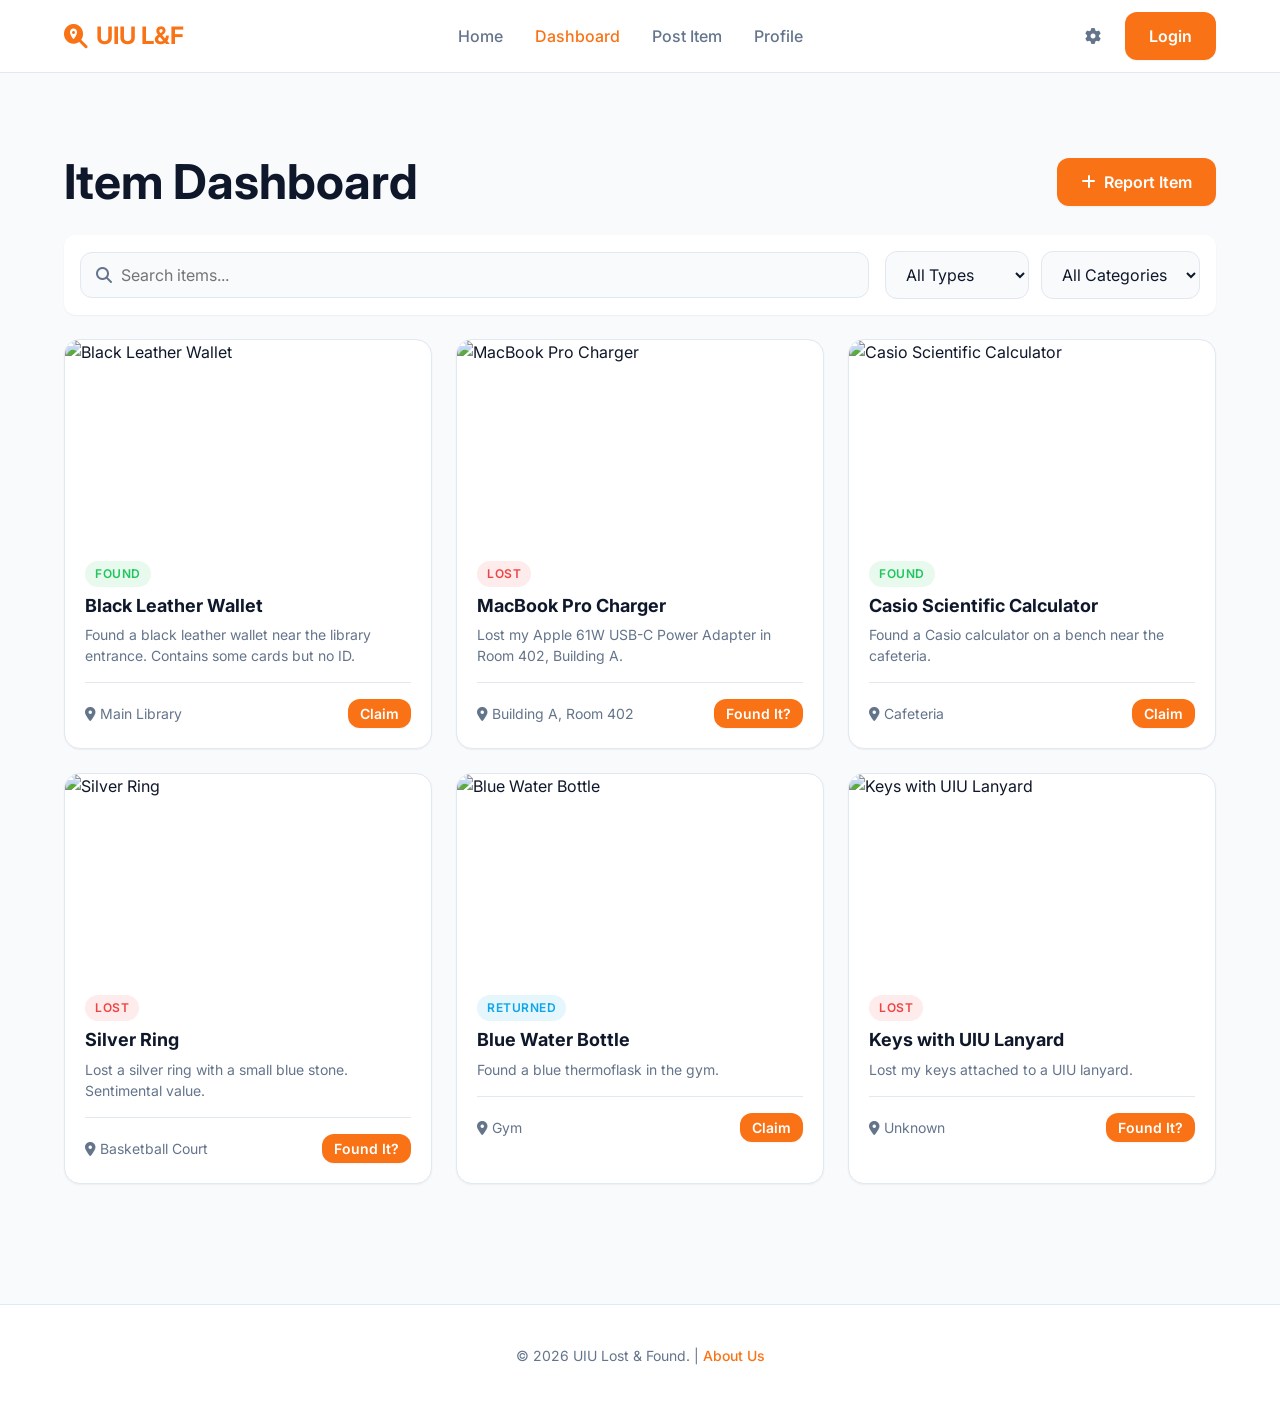
==== dashboard.html @ c74669cc "Add files via upload" ====
<!DOCTYPE html>
<html lang="en" data-theme="light">
<head>
    <meta charset="UTF-8">
    <meta name="viewport" content="width=device-width, initial-scale=1.0">
    <title>Dashboard | UIU Lost & Found</title>
    <link rel="stylesheet" href="https://cdnjs.cloudflare.com/ajax/libs/font-awesome/6.4.0/css/all.min.css">
    <link rel="stylesheet" href="css/style.css">
</head>
<body>

    <!-- Navbar -->
    <nav class="navbar">
        <div class="container">
            <a href="index.html" class="logo">
                <i class="fas fa-search-location"></i> UIU L&F
            </a>
            
            <div class="hamburger" id="hamburger">
                <span></span>
                <span></span>
                <span></span>
            </div>

            <ul class="nav-links" id="navMenu">
                <li><a href="index.html" class="nav-link">Home</a></li>
                <li><a href="dashboard.html" class="nav-link active">Dashboard</a></li>
                <li><a href="post.html" class="nav-link">Post Item</a></li>
                <li><a href="profile.html" class="nav-link">Profile</a></li>
            </ul>

            <div class="nav-actions">
                <a href="settings.html" class="btn-icon"><i class="fas fa-cog"></i></a>
                <a href="login.html" class="btn btn-primary">Login</a>
            </div>
        </div>
    </nav>

    <!-- Main Content -->
    <main class="section">
        <div class="container">
            <div style="display: flex; justify-content: space-between; align-items: center; margin-bottom: 24px; flex-wrap: wrap; gap: 16px;">
                <h1>Item Dashboard</h1>
                <a href="post.html" class="btn btn-primary"><i class="fas fa-plus"></i> Report Item</a>
            </div>

            <!-- Filters -->
            <div class="filters-bar">
                <div class="filter-group" style="flex: 1; min-width: 250px;">
                    <div style="position: relative; width: 100%;">
                        <i class="fas fa-search" style="position: absolute; left: 16px; top: 50%; transform: translateY(-50%); color: var(--text-secondary);"></i>
                        <input type="text" id="searchInput" class="form-control" placeholder="Search items..." style="padding-left: 40px;">
                    </div>
                </div>
                <div class="filter-group">
                    <select id="typeFilter" class="form-control" style="width: auto;">
                        <option value="all">All Types</option>
                        <option value="lost">Lost Items</option>
                        <option value="found">Found Items</option>
                        <option value="returned">Returned</option>
                    </select>
                    <select id="categoryFilter" class="form-control" style="width: auto;">
                        <option value="all">All Categories</option>
                        <option value="Bag">Bag</option>
                        <option value="Books">Books</option>
                        <option value="Charger">Charger</option>
                        <option value="Earphones">Earphones</option>
                        <option value="ID Card">ID Card</option>
                        <option value="Keys">Keys</option>
                        <option value="Laptop">Laptop</option>
                        <option value="Phone">Phone</option>
                        <option value="Umbrella">Umbrella</option>
                        <option value="Wallet">Wallet</option>
                    </select>
                </div>
            </div>

            <!-- Items Grid -->
            <div class="grid grid-cols-3" id="itemsGrid">
                <!-- Skeletons loaded via JS, then replaced with data -->
            </div>
        </div>
    </main>

    <!-- Claim Modal (Quiz simulation) -->
    <div class="modal-overlay" id="claimModal">
        <div class="modal">
            <div class="modal-header">
                <h3>Claim Item Verification</h3>
                <i class="fas fa-times modal-close" onclick="closeModal('claimModal')"></i>
            </div>
            <p style="color: var(--text-secondary); margin-bottom: 24px; font-size: 0.875rem;">To ensure the item belongs to you, please answer the following verification questions accurately.</p>
            
            <form id="claimForm">
                <div class="form-group">
                    <label class="form-label">What specific identifying features does it have?</label>
                    <textarea class="form-control" rows="3" placeholder="e.g., scratches on the bottom, unique sticker, etc." required></textarea>
                </div>
                <div class="form-group">
                    <label class="form-label">When did you notice it missing?</label>
                    <input type="date" class="form-control" required>
                </div>
                <div class="form-group" style="display: flex; gap: 12px; margin-top: 32px;">
                    <button type="button" class="btn btn-secondary" style="flex: 1;" onclick="closeModal('claimModal')">Cancel</button>
                    <button type="submit" class="btn btn-primary" style="flex: 1;">Submit Claim</button>
                </div>
            </form>
        </div>
    </div>

    <!-- Footer -->
    <footer style="background-color: var(--surface-color); padding: 40px 0; border-top: 1px solid var(--border-color); text-align: center; margin-top: 40px;">
        <div class="container">
            <p style="color: var(--text-secondary); font-size: 0.875rem;">&copy; 2026 UIU Lost & Found.</p>
        </div>
    </footer>

    <script src="js/data.js"></script>
    <script src="js/components.js"></script>
    <script src="js/app.js"></script>
</body>
</html>
---- css/style.css ----
@import url('https://fonts.googleapis.com/css2?family=Inter:wght@300;400;500;600;700&display=swap');

:root {
  /* Color System */
  --primary: #f97316;
  --primary-hover: #ea580c;
  --primary-light: #ffedd5;
  --secondary: #0ea5e9;
  --success: #22c55e;
  --danger: #ef4444;
  --warning: #f59e0b;
  
  /* Light Theme */
  --bg-color: #f8fafc;
  --surface-color: #ffffff;
  --text-primary: #0f172a;
  --text-secondary: #64748b;
  --border-color: #e2e8f0;
  
  /* Utilities */
  --shadow-sm: 0 1px 2px 0 rgb(0 0 0 / 0.05);
  --shadow-md: 0 4px 6px -1px rgb(0 0 0 / 0.1), 0 2px 4px -2px rgb(0 0 0 / 0.1);
  --shadow-lg: 0 10px 15px -3px rgb(0 0 0 / 0.1), 0 4px 6px -4px rgb(0 0 0 / 0.1);
  --shadow-hover: 0 20px 25px -5px rgb(0 0 0 / 0.1), 0 8px 10px -6px rgb(0 0 0 / 0.1);
  --radius-sm: 8px;
  --radius-md: 12px;
  --radius-lg: 16px;
  --radius-full: 9999px;
  
  --transition: all 0.3s ease;
  
  --container-width: 1200px;
}

[data-theme='dark'] {
  --bg-color: #0f172a;
  --surface-color: #1e293b;
  --text-primary: #f8fafc;
  --text-secondary: #94a3b8;
  --border-color: #334155;
  --primary-light: #431407;
  --shadow-sm: 0 1px 2px 0 rgb(0 0 0 / 0.3);
  --shadow-md: 0 4px 6px -1px rgb(0 0 0 / 0.4), 0 2px 4px -2px rgb(0 0 0 / 0.3);
  --shadow-lg: 0 10px 15px -3px rgb(0 0 0 / 0.5), 0 4px 6px -4px rgb(0 0 0 / 0.4);
  --shadow-hover: 0 20px 25px -5px rgb(0 0 0 / 0.6), 0 8px 10px -6px rgb(0 0 0 / 0.5);
}

* {
  margin: 0;
  padding: 0;
  box-sizing: border-box;
}

body {
  font-family: 'Inter', sans-serif;
  background-color: var(--bg-color);
  color: var(--text-primary);
  line-height: 1.5;
  transition: background-color var(--transition), color var(--transition);
  -webkit-font-smoothing: antialiased;
}

a {
  text-decoration: none;
  color: inherit;
}

ul {
  list-style: none;
}

button {
  cursor: pointer;
  border: none;
  background: none;
  font-family: inherit;
}

img {
  max-width: 100%;
  display: block;
}

/* Layout */
.container {
  max-width: var(--container-width);
  margin: 0 auto;
  padding: 0 24px;
}

/* Typography */
h1, h2, h3, h4, h5, h6 {
  font-weight: 700;
  line-height: 1.2;
}

h1 { font-size: 3rem; }
h2 { font-size: 2.25rem; }
h3 { font-size: 1.5rem; }

/* Buttons */
.btn {
  display: inline-flex;
  align-items: center;
  justify-content: center;
  padding: 12px 24px;
  border-radius: var(--radius-md);
  font-weight: 600;
  font-size: 1rem;
  transition: var(--transition);
  gap: 8px;
}

.btn-primary {
  background-color: var(--primary);
  color: white;
  box-shadow: var(--shadow-sm);
}

.btn-primary:hover {
  background-color: var(--primary-hover);
  transform: translateY(-2px);
  box-shadow: var(--shadow-md);
}

.btn-secondary {
  background-color: var(--surface-color);
  color: var(--text-primary);
  border: 1px solid var(--border-color);
}

.btn-secondary:hover {
  background-color: var(--bg-color);
  transform: translateY(-2px);
}

.btn-success {
  background-color: var(--success);
  color: white;
  box-shadow: var(--shadow-sm);
}

.btn-success:hover {
  background-color: #15803d;
  transform: translateY(-2px);
  box-shadow: var(--shadow-md);
}

.btn-icon {
  padding: 8px;
  border-radius: var(--radius-full);
  display: flex;
  align-items: center;
  justify-content: center;
  color: var(--text-secondary);
  transition: var(--transition);
}

.btn-icon:hover {
  background-color: var(--border-color);
  color: var(--text-primary);
}

/* Forms */
.form-group {
  margin-bottom: 20px;
}

.form-label {
  display: block;
  margin-bottom: 8px;
  font-weight: 500;
  color: var(--text-primary);
}

.form-control {
  width: 100%;
  padding: 12px 16px;
  border-radius: var(--radius-md);
  border: 1px solid var(--border-color);
  background-color: var(--bg-color);
  color: var(--text-primary);
  font-family: inherit;
  font-size: 1rem;
  transition: var(--transition);
}

.form-control:focus {
  outline: none;
  border-color: var(--primary);
  box-shadow: 0 0 0 3px var(--primary-light);
}

[data-theme='dark'] .toggle-password {
  color: #ffffff !important;
}

/* Navbar */
.navbar {
  position: sticky;
  top: 0;
  z-index: 100;
  background-color: rgba(var(--surface-color), 0.8);
  backdrop-filter: blur(12px);
  -webkit-backdrop-filter: blur(12px);
  border-bottom: 1px solid var(--border-color);
  background-color: var(--surface-color);
}

.navbar .container {
  display: flex;
  justify-content: space-between;
  align-items: center;
  height: 72px;
}

.logo {
  font-size: 1.5rem;
  font-weight: 700;
  color: var(--primary);
  display: flex;
  align-items: center;
  gap: 8px;
}

.nav-links {
  display: flex;
  gap: 32px;
  align-items: center;
}

.nav-link {
  font-weight: 500;
  color: var(--text-secondary);
  transition: var(--transition);
}

.nav-link:hover, .nav-link.active {
  color: var(--primary);
}

.nav-actions {
  display: flex;
  align-items: center;
  gap: 16px;
}

/* Cards */
.card {
  background-color: var(--surface-color);
  border-radius: var(--radius-lg);
  border: 1px solid var(--border-color);
  overflow: hidden;
  transition: var(--transition);
  box-shadow: var(--shadow-sm);
}

.card:hover {
  transform: translateY(-4px);
  box-shadow: var(--shadow-hover);
}

.card-img {
  width: 100%;
  height: 200px;
  object-fit: cover;
}

.card-body {
  padding: 20px;
}

.card-title {
  font-size: 1.125rem;
  margin-bottom: 8px;
}

.card-text {
  color: var(--text-secondary);
  font-size: 0.875rem;
  margin-bottom: 16px;
  display: -webkit-box;
  -webkit-line-clamp: 2;
  -webkit-box-orient: vertical;
  overflow: hidden;
}

.card-footer {
  display: flex;
  justify-content: space-between;
  align-items: center;
  padding-top: 16px;
  border-top: 1px solid var(--border-color);
}

/* Badges */
.badge {
  display: inline-flex;
  align-items: center;
  padding: 4px 10px;
  border-radius: var(--radius-full);
  font-size: 0.75rem;
  font-weight: 600;
  text-transform: uppercase;
  letter-spacing: 0.5px;
}

.badge-lost {
  background-color: rgba(239, 68, 68, 0.1);
  color: var(--danger);
}

.badge-found {
  background-color: rgba(34, 197, 94, 0.1);
  color: var(--success);
}

.badge-returned {
  background-color: rgba(14, 165, 233, 0.1);
  color: var(--secondary);
}

/* Hero Section */
.hero {
  position: relative;
  height: 80vh;
  min-height: 600px;
  display: flex;
  align-items: center;
  justify-content: center;
  text-align: center;
  color: white;
  overflow: hidden;
}

.hero-bg {
  position: absolute;
  top: 0;
  left: 0;
  width: 100%;
  height: 100%;
  object-fit: cover;
  z-index: -2;
}

.hero-overlay {
  position: absolute;
  top: 0;
  left: 0;
  width: 100%;
  height: 100%;
  background: linear-gradient(to bottom, rgba(15, 23, 42, 0.7), rgba(15, 23, 42, 0.9));
  z-index: -1;
}

[data-theme='dark'] .hero-overlay {
  background: linear-gradient(to bottom, rgba(15, 23, 42, 0.8), rgba(15, 23, 42, 0.95));
}

.hero-content {
  max-width: 800px;
  padding: 0 24px;
}

.hero h1 {
  margin-bottom: 24px;
  font-size: 4rem;
  letter-spacing: -1px;
}

.hero p {
  font-size: 1.25rem;
  color: #cbd5e1;
  margin-bottom: 40px;
}

.hero-search {
  display: flex;
  max-width: 600px;
  margin: 0 auto;
  background: white;
  border-radius: var(--radius-full);
  padding: 8px;
  box-shadow: var(--shadow-lg);
}

.hero-search input {
  flex: 1;
  border: none;
  background: transparent;
  padding: 0 20px;
  font-size: 1rem;
  color: #0f172a;
  outline: none;
}

/* Drag & Drop */
.drag-drop-area {
  border: 2px dashed var(--border-color);
  border-radius: var(--radius-md);
  padding: 40px;
  text-align: center;
  cursor: pointer;
  transition: var(--transition);
  background-color: var(--bg-color);
}

.drag-drop-area:hover, .drag-drop-area.dragover {
  border-color: var(--primary);
  background-color: var(--primary-light);
}

.drag-drop-icon {
  font-size: 3rem;
  color: var(--text-secondary);
  margin-bottom: 16px;
}

/* Modals */
.modal-overlay {
  position: fixed;
  top: 0;
  left: 0;
  width: 100%;
  height: 100%;
  background-color: rgba(0, 0, 0, 0.5);
  backdrop-filter: blur(4px);
  z-index: 1000;
  display: flex;
  align-items: center;
  justify-content: center;
  opacity: 0;
  visibility: hidden;
  transition: var(--transition);
}

.modal-overlay.active {
  opacity: 1;
  visibility: visible;
}

.modal {
  background-color: var(--surface-color);
  border-radius: var(--radius-lg);
  width: 100%;
  max-width: 500px;
  padding: 32px;
  box-shadow: var(--shadow-hover);
  transform: translateY(20px) scale(0.95);
  transition: var(--transition);
}

.modal-overlay.active .modal {
  transform: translateY(0) scale(1);
}

.modal-header {
  display: flex;
  justify-content: space-between;
  align-items: center;
  margin-bottom: 24px;
}

.modal-close {
  cursor: pointer;
  color: var(--text-secondary);
}

.modal-close:hover {
  color: var(--text-primary);
}

/* Toasts */
.toast-container {
  position: fixed;
  bottom: 24px;
  right: 24px;
  z-index: 1100;
  display: flex;
  flex-direction: column;
  gap: 12px;
}

.toast {
  background-color: var(--surface-color);
  color: var(--text-primary);
  padding: 16px 24px;
  border-radius: var(--radius-md);
  box-shadow: var(--shadow-lg);
  display: flex;
  align-items: center;
  gap: 12px;
  border-left: 4px solid var(--primary);
  transform: translateX(120%);
  transition: transform 0.3s cubic-bezier(0.68, -0.55, 0.265, 1.55);
}

.toast.show {
  transform: translateX(0);
}

.toast-success {
  border-left-color: var(--success);
}

.toast-icon {
  font-size: 1.25rem;
}

.toast-success .toast-icon {
  color: var(--success);
}

/* Grid Layouts */
.grid {
  display: grid;
  gap: 24px;
}

.grid-cols-2 { grid-template-columns: repeat(2, 1fr); }
.grid-cols-3 { grid-template-columns: repeat(3, 1fr); }
.grid-cols-4 { grid-template-columns: repeat(4, 1fr); }

/* Utilities */
.text-center { text-align: center; }
.mt-1 { margin-top: 8px; }
.mt-2 { margin-top: 16px; }
.mt-3 { margin-top: 24px; }
.mt-4 { margin-top: 32px; }
.mt-5 { margin-top: 40px; }
.mb-1 { margin-bottom: 8px; }
.mb-2 { margin-bottom: 16px; }
.mb-3 { margin-bottom: 24px; }
.mb-4 { margin-bottom: 32px; }
.mb-5 { margin-bottom: 40px; }

.section { padding: 80px 0; }
.bg-surface { background-color: var(--surface-color); }

/* Notifications Dropdown */
.notification-panel {
  position: absolute;
  top: 100%;
  right: 0;
  width: 350px;
  background-color: var(--surface-color);
  border-radius: var(--radius-md);
  box-shadow: var(--shadow-lg);
  border: 1px solid var(--border-color);
  margin-top: 16px;
  opacity: 0;
  visibility: hidden;
  transform: translateY(-10px);
  transition: var(--transition);
  z-index: 200;
}

.notification-panel.active {
  opacity: 1;
  visibility: visible;
  transform: translateY(0);
}

.notification-header {
  padding: 16px;
  border-bottom: 1px solid var(--border-color);
  display: flex;
  justify-content: space-between;
  align-items: center;
}

.notification-list {
  max-height: 400px;
  overflow-y: auto;
}

.notification-item {
  padding: 16px;
  border-bottom: 1px solid var(--border-color);
  display: flex;
  gap: 16px;
  transition: var(--transition);
}

.notification-item:hover {
  background-color: var(--bg-color);
}

.notification-item.unread {
  background-color: var(--primary-light);
}

/* Profile Dropdown */
.profile-avatar-btn {
  padding: 0;
  border-radius: 50%;
  border: 2px solid transparent;
  transition: var(--transition);
  display: flex;
  align-items: center;
  justify-content: center;
}

.profile-avatar-btn:hover, .profile-avatar-btn.active {
  border-color: var(--primary);
  box-shadow: var(--shadow-md);
}

.profile-avatar {
  width: 40px;
  height: 40px;
  border-radius: 50%;
  object-fit: cover;
}

.profile-dropdown {
  position: absolute;
  top: 100%;
  right: 0;
  width: 280px;
  background-color: var(--surface-color);
  border-radius: var(--radius-md);
  box-shadow: var(--shadow-lg);
  border: 1px solid var(--border-color);
  margin-top: 16px;
  opacity: 0;
  visibility: hidden;
  transform: translateY(-10px);
  transition: var(--transition);
  z-index: 200;
}

.profile-dropdown.active {
  opacity: 1;
  visibility: visible;
  transform: translateY(0);
}

.dropdown-header {
  padding: 16px;
  border-bottom: 1px solid var(--border-color);
  display: flex;
  align-items: center;
  gap: 12px;
}

.dropdown-avatar {
  width: 48px;
  height: 48px;
  border-radius: 50%;
  object-fit: cover;
}

.dropdown-header h4 {
  font-size: 1rem;
  margin-bottom: 2px;
  color: var(--text-primary);
}

.dropdown-header p {
  font-size: 0.875rem;
  color: var(--text-secondary);
  word-break: break-all;
}

.dropdown-menu {
  padding: 8px 0;
}

.dropdown-menu li a {
  display: flex;
  align-items: center;
  gap: 12px;
  padding: 10px 16px;
  color: var(--text-primary);
  transition: var(--transition);
  font-size: 0.95rem;
}

.dropdown-menu li a:hover {
  background-color: var(--bg-color);
  color: var(--primary);
}

.dropdown-menu li a i {
  font-size: 1.1rem;
  width: 20px;
  text-align: center;
  color: var(--text-secondary);
}

.dropdown-menu li a:hover i {
  color: inherit;
}

.dropdown-divider {
  height: 1px;
  background-color: var(--border-color);
  margin: 8px 0;
}

/* Skeletons */
  background: linear-gradient(90deg, var(--bg-color) 25%, var(--border-color) 50%, var(--bg-color) 75%);
  background-size: 200% 100%;
  animation: loading 1.5s infinite;
  border-radius: var(--radius-sm);
}

@keyframes loading {
  0% { background-position: 200% 0; }
  100% { background-position: -200% 0; }
}

.skeleton-text { height: 16px; margin-bottom: 8px; width: 100%; }
.skeleton-text.short { width: 60%; }
.skeleton-img { height: 200px; width: 100%; }

/* Mobile Menu */
.hamburger {
  display: none;
  flex-direction: column;
  gap: 5px;
  cursor: pointer;
}

.hamburger span {
  width: 25px;
  height: 3px;
  background-color: var(--text-primary);
  border-radius: 3px;
  transition: var(--transition);
}

@media (max-width: 768px) {
  .nav-links, .nav-actions {
    display: none;
  }
  
  .hamburger {
    display: flex;
  }

  .nav-menu.active {
    display: flex;
    flex-direction: column;
    position: absolute;
    top: 72px;
    left: 0;
    width: 100%;
    background-color: var(--surface-color);
    padding: 24px;
    box-shadow: var(--shadow-md);
    gap: 16px;
  }
  
  .nav-menu.active .nav-links,
  .nav-menu.active .nav-actions {
    display: flex;
    flex-direction: column;
    width: 100%;
    align-items: flex-start;
  }

  .nav-menu.active #loggedInState {
    width: 100%;
    justify-content: space-between;
  }

  .profile-dropdown {
    position: static;
    width: 100%;
    box-shadow: none;
    border: none;
    margin-top: 8px;
    background-color: transparent;
    display: none;
  }
  
  .profile-dropdown.active {
    display: block;
    transform: none;
  }

  .grid-cols-2, .grid-cols-3, .grid-cols-4 {
    grid-template-columns: 1fr;
  }
  
  .hero h1 {
    font-size: 2.5rem;
  }
}

/* Tabs */
.tabs {
  display: flex;
  gap: 32px;
  border-bottom: 1px solid var(--border-color);
  margin-bottom: 24px;
}

.tab {
  padding: 12px 0;
  font-weight: 500;
  color: var(--text-secondary);
  cursor: pointer;
  position: relative;
  transition: var(--transition);
}

.tab:hover {
  color: var(--text-primary);
}

.tab.active {
  color: var(--primary);
}

.tab.active::after {
  content: '';
  position: absolute;
  bottom: -1px;
  left: 0;
  width: 100%;
  height: 2px;
  background-color: var(--primary);
}

.tab-content {
  display: none;
}

.tab-content.active {
  display: block;
}

/* Filters */
.filters-bar {
  display: flex;
  justify-content: space-between;
  align-items: center;
  padding: 16px;
  background-color: var(--surface-color);
  border-radius: var(--radius-md);
  margin-bottom: 24px;
  box-shadow: var(--shadow-sm);
  flex-wrap: wrap;
  gap: 16px;
}

.filter-group {
  display: flex;
  gap: 12px;
}

/* Empty State */
.empty-state {
  text-align: center;
  padding: 60px 20px;
  color: var(--text-secondary);
}

.empty-state i {
  font-size: 48px;
  margin-bottom: 16px;
  color: var(--border-color);
}
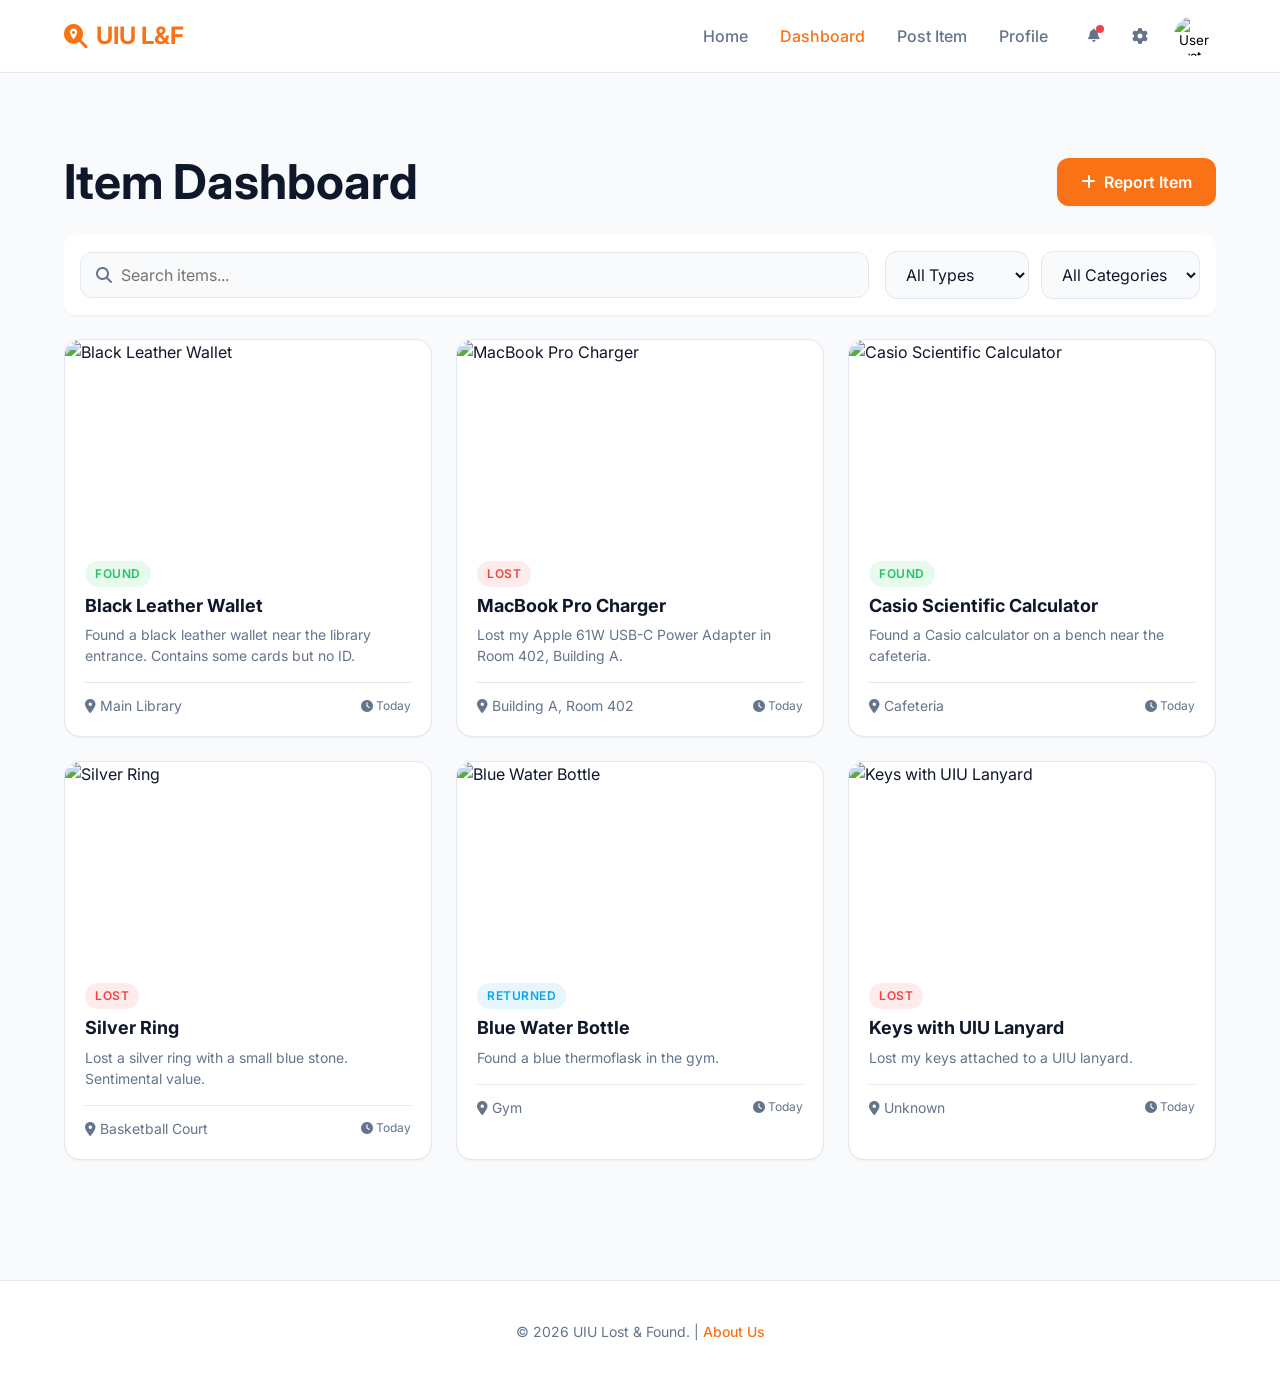
==== commit af7d98f5: "updated frontend UI and fixed login system and cards and profile" ====
--- a/dashboard.html
+++ b/dashboard.html
@@ -22,16 +22,79 @@
                 <span></span>
             </div>
 
-            <ul class="nav-links" id="navMenu">
-                <li><a href="index.html" class="nav-link">Home</a></li>
-                <li><a href="dashboard.html" class="nav-link active">Dashboard</a></li>
-                <li><a href="post.html" class="nav-link">Post Item</a></li>
-                <li><a href="profile.html" class="nav-link">Profile</a></li>
-            </ul>
+            <div class="nav-menu" id="navMenu">
+                <ul class="nav-links">
+                    <li><a href="index.html" class="nav-link">Home</a></li>
+                    <li><a href="dashboard.html" class="nav-link active">Dashboard</a></li>
+                    <li><a href="post.html" class="nav-link">Post Item</a></li>
+                    <li><a href="profile.html" class="nav-link">Profile</a></li>
+                </ul>
 
-            <div class="nav-actions">
-                <a href="settings.html" class="btn-icon"><i class="fas fa-cog"></i></a>
-                <a href="login.html" class="btn btn-primary">Login</a>
+                <div class="nav-actions" id="navActions">
+                    <!-- Logged Out State -->
+                    <div id="loggedOutState" style="display: none;">
+                        <a href="login.html" class="btn btn-primary">Login</a>
+                    </div>
+                    
+                    <!-- Logged In State -->
+                    <div id="loggedInState" style="display: flex; align-items: center; gap: 16px;">
+                        <div style="position: relative;">
+                            <button class="btn-icon" id="notifBtn">
+                                <i class="fas fa-bell"></i>
+                                <span style="position: absolute; top: 4px; right: 4px; width: 8px; height: 8px; background-color: var(--danger); border-radius: 50%;"></span>
+                            </button>
+                            <!-- Notification Panel -->
+                            <div class="notification-panel" id="notifPanel">
+                                <div class="notification-header">
+                                    <h4>Notifications</h4>
+                                    <a href="#" style="font-size: 0.875rem; color: var(--primary);">Mark all read</a>
+                                </div>
+                                <div class="notification-list">
+                                    <div class="notification-item unread">
+                                        <i class="fas fa-comment text-primary mt-1"></i>
+                                        <div>
+                                            <p style="font-size: 0.875rem; margin-bottom: 4px;">Someone commented on your post 'MacBook Charger'</p>
+                                            <span style="font-size: 0.75rem; color: var(--text-secondary);">2 mins ago</span>
+                                        </div>
+                                    </div>
+                                    <div class="notification-item">
+                                        <i class="fas fa-check-circle text-success mt-1" style="color: var(--success);"></i>
+                                        <div>
+                                            <p style="font-size: 0.875rem; margin-bottom: 4px;">Your claimed item 'Blue Water Bottle' was approved</p>
+                                            <span style="font-size: 0.75rem; color: var(--text-secondary);">1 day ago</span>
+                                        </div>
+                                    </div>
+                                </div>
+                            </div>
+                        </div>
+                        
+                        <a href="settings.html" class="btn-icon"><i class="fas fa-cog"></i></a>
+                        
+                        <div style="position: relative; display: flex; align-items: center;">
+                            <button class="profile-avatar-btn" id="profileBtn">
+                                <img src="https://ui-avatars.com/api/?name=Mst+Mim&background=f97316&color=fff" alt="User Avatar" class="profile-avatar">
+                            </button>
+                            
+                            <!-- Profile Dropdown -->
+                            <div class="profile-dropdown" id="profileDropdown">
+                                <div class="dropdown-header">
+                                    <img src="https://ui-avatars.com/api/?name=Mst+Mim&background=f97316&color=fff" alt="User Avatar" class="dropdown-avatar">
+                                    <div>
+                                        <h4>Mst. Mim</h4>
+                                        <p>mst.mim@uiu.ac.bd</p>
+                                    </div>
+                                </div>
+                                <ul class="dropdown-menu">
+                                    <li><a href="profile.html"><i class="fas fa-user"></i> My Profile</a></li>
+                                    <li><a href="dashboard.html"><i class="fas fa-th-large"></i> Dashboard</a></li>
+                                    <li><a href="settings.html"><i class="fas fa-cog"></i> Settings</a></li>
+                                    <li class="dropdown-divider"></li>
+                                    <li><a href="#" id="logoutBtn" style="color: var(--danger);"><i class="fas fa-sign-out-alt"></i> Logout</a></li>
+                                </ul>
+                            </div>
+                        </div>
+                    </div>
+                </div>
             </div>
         </div>
     </nav>
@@ -71,6 +134,7 @@
                         <option value="Phone">Phone</option>
                         <option value="Umbrella">Umbrella</option>
                         <option value="Wallet">Wallet</option>
+                        <option value="Others">Others</option>
                     </select>
                 </div>
             </div>
--- a/css/style.css
+++ b/css/style.css
@@ -200,11 +200,10 @@
   position: sticky;
   top: 0;
   z-index: 100;
-  background-color: rgba(var(--surface-color), 0.8);
+  background-color: var(--surface-color);
   backdrop-filter: blur(12px);
   -webkit-backdrop-filter: blur(12px);
   border-bottom: 1px solid var(--border-color);
-  background-color: var(--surface-color);
 }
 
 .navbar .container {
@@ -221,6 +220,12 @@
   display: flex;
   align-items: center;
   gap: 8px;
+}
+
+.nav-menu {
+  display: flex;
+  align-items: center;
+  gap: 32px;
 }
 
 .nav-links {
@@ -279,10 +284,11 @@
   color: var(--text-secondary);
   font-size: 0.875rem;
   margin-bottom: 16px;
+  overflow: hidden;
   display: -webkit-box;
+  -webkit-box-orient: vertical;
   -webkit-line-clamp: 2;
-  -webkit-box-orient: vertical;
-  overflow: hidden;
+  line-clamp: 2;
 }
 
 .card-footer {
@@ -700,6 +706,7 @@
 }
 
 /* Skeletons */
+.skeleton {
   background: linear-gradient(90deg, var(--bg-color) 25%, var(--border-color) 50%, var(--bg-color) 75%);
   background-size: 200% 100%;
   animation: loading 1.5s infinite;
@@ -732,26 +739,44 @@
 }
 
 @media (max-width: 768px) {
-  .nav-links, .nav-actions {
+  .nav-menu {
     display: none;
   }
-  
+
   .hamburger {
     display: flex;
+    z-index: 101;
+  }
+
+  .hamburger.active span:nth-child(1) {
+    transform: translateY(8px) rotate(45deg);
+  }
+
+  .hamburger.active span:nth-child(2) {
+    opacity: 0;
+  }
+
+  .hamburger.active span:nth-child(3) {
+    transform: translateY(-8px) rotate(-45deg);
   }
 
   .nav-menu.active {
     display: flex;
     flex-direction: column;
-    position: absolute;
+    position: fixed;
     top: 72px;
     left: 0;
     width: 100%;
+    height: calc(100vh - 72px);
     background-color: var(--surface-color);
     padding: 24px;
     box-shadow: var(--shadow-md);
-    gap: 16px;
-  }
+    gap: 24px;
+    z-index: 100;
+    overflow-y: auto;
+    animation: slideIn 0.3s ease-out;
+  }
+
   
   .nav-menu.active .nav-links,
   .nav-menu.active .nav-actions {
@@ -790,6 +815,11 @@
   }
 }
 
+@keyframes slideIn {
+  from { transform: translateY(-10px); opacity: 0; }
+  to { transform: translateY(0); opacity: 1; }
+}
+
 /* Tabs */
 .tabs {
   display: flex;
@@ -864,3 +894,89 @@
   margin-bottom: 16px;
   color: var(--border-color);
 }
+
+/* Item Card Clickable */
+.item-card-clickable {
+  cursor: pointer;
+}
+.item-card-clickable:hover {
+  border-color: var(--primary);
+}
+
+/* Date Picker Icon Fix */
+input[type="date"]::-webkit-calendar-picker-indicator {
+  cursor: pointer;
+  opacity: 0.6;
+  transition: var(--transition);
+  filter: invert(0.5) sepia(1) saturate(5) hue-rotate(350deg);
+}
+
+input[type="date"]:focus::-webkit-calendar-picker-indicator,
+input[type="date"]:hover::-webkit-calendar-picker-indicator {
+  opacity: 1;
+}
+
+[data-theme='dark'] input[type="date"]::-webkit-calendar-picker-indicator {
+  filter: invert(1) sepia(1) saturate(5) hue-rotate(350deg) brightness(1.2);
+}
+
+/* Item Details Modal Custom Styling */
+.item-details-modal {
+  max-width: 800px;
+  width: 95%;
+  padding: 0;
+  overflow: hidden;
+  display: flex;
+  flex-direction: column;
+}
+
+.item-details-modal .modal-header {
+  padding: 24px 32px 0;
+}
+
+.item-details-content {
+  display: flex;
+  flex-direction: column;
+  max-height: 80vh;
+  overflow-y: auto;
+}
+
+@media (min-width: 768px) {
+  .item-details-content {
+    flex-direction: row;
+  }
+  .item-details-img-container {
+    flex: 1;
+    border-right: 1px solid var(--border-color);
+  }
+  .item-details-info {
+    flex: 1;
+    padding: 24px 32px 32px;
+  }
+}
+
+.item-details-img-container {
+  padding: 24px 32px;
+  display: flex;
+  align-items: center;
+  justify-content: center;
+  background-color: var(--bg-color);
+}
+
+.item-details-img {
+  max-height: 400px;
+  object-fit: contain;
+  border-radius: var(--radius-md);
+}
+
+@media (max-width: 767px) {
+  .item-details-img-container {
+    padding: 16px;
+  }
+  .item-details-info {
+    padding: 16px;
+  }
+  .item-details-modal .modal-header {
+    padding: 16px 16px 0;
+  }
+}
